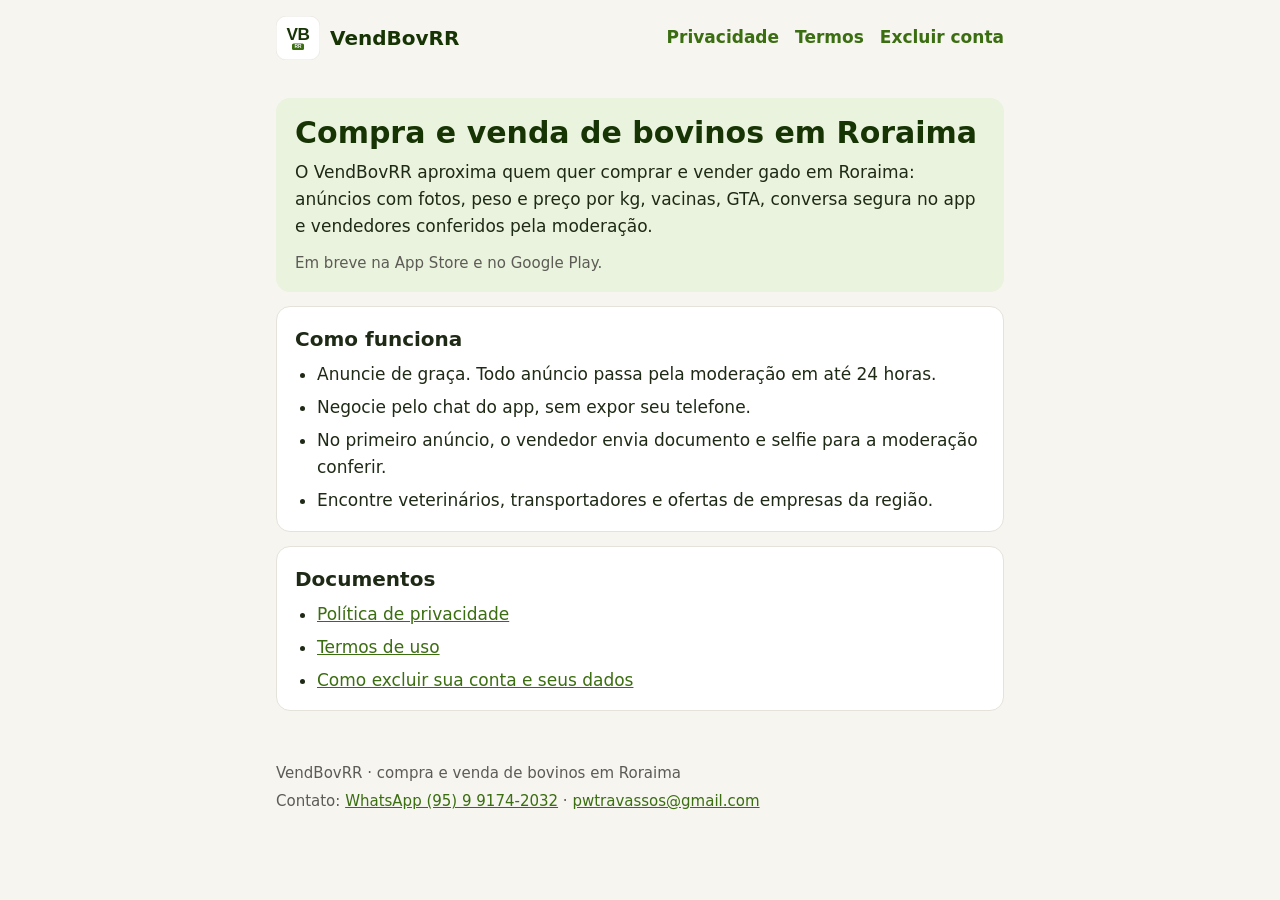
==== index.html @ 55217d60 "Site do VendBovRR: início, privacidade, termos e exclusão de conta" ====
<!doctype html>
<html lang="pt-BR">
<head>
<meta charset="utf-8">
<meta name="viewport" content="width=device-width, initial-scale=1">
<title>VendBovRR</title>
<meta name="description" content="Aplicativo de compra e venda de bovinos em Roraima.">
<link rel="icon" href="logo.svg" type="image/svg+xml">
<link rel="stylesheet" href="estilo.css">
</head>
<body>
<header>
  <a class="marca" href="index.html"><svg viewBox="0 0 1024 1024" aria-hidden="true" class="logo"><rect x="4" y="4" width="1016" height="1016" rx="230" fill="#ffffff" stroke="#D3D1C7" stroke-width="8"/><text x="512" y="560" text-anchor="middle" font-family="Arial, Helvetica, sans-serif" font-size="400" font-weight="700" fill="#173404" letter-spacing="-12">VB</text><rect x="372" y="640" width="280" height="150" rx="36" fill="#3B6D11"/><text x="512" y="756" text-anchor="middle" font-family="Arial, Helvetica, sans-serif" font-size="112" font-weight="700" fill="#ffffff">RR</text></svg><span>VendBovRR</span></a>
  <nav aria-label="Páginas">
    <a href="privacidade.html">Privacidade</a>
    <a href="termos.html">Termos</a>
    <a href="excluir-conta.html">Excluir conta</a>
  </nav>
</header>
<main>
  <section class="destaque">
    <h1>Compra e venda de bovinos em Roraima</h1>
    <p>O VendBovRR aproxima quem quer comprar e vender gado em Roraima: anúncios com fotos, peso e preço por kg, vacinas, GTA, conversa segura no app e vendedores conferidos pela moderação.</p>
    <p class="nota">Em breve na App Store e no Google Play.</p>
  </section>
  <section>
    <h2>Como funciona</h2>
    <ul>
      <li>Anuncie de graça. Todo anúncio passa pela moderação em até 24 horas.</li>
      <li>Negocie pelo chat do app, sem expor seu telefone.</li>
      <li>No primeiro anúncio, o vendedor envia documento e selfie para a moderação conferir.</li>
      <li>Encontre veterinários, transportadores e ofertas de empresas da região.</li>
    </ul>
  </section>
  <section>
    <h2>Documentos</h2>
    <ul>
      <li><a href="privacidade.html">Política de privacidade</a></li>
      <li><a href="termos.html">Termos de uso</a></li>
      <li><a href="excluir-conta.html">Como excluir sua conta e seus dados</a></li>
    </ul>
  </section>
</main>
<footer>
  <p>VendBovRR · compra e venda de bovinos em Roraima</p>
  <p>Contato: <a href="https://wa.me/5595991742032">WhatsApp (95) 9 9174-2032</a> · <a href="mailto:pwtravassos@gmail.com">pwtravassos@gmail.com</a></p>
</footer>
</body>
</html>
---- estilo.css ----
/* Site público do VendBovRR: mesmas cores do app (src/constants/theme.ts). */
:root {
  --verde: #3B6D11;
  --verde-escuro: #173404;
  --verde-claro: #EAF3DE;
  --fundo: #F6F5F0;
  --cartao: #FFFFFF;
  --borda: #E4E2DA;
  --texto: #1E2A16;
  --texto-secundario: #5C5B55;
  --marca: #FAEEDA;
}

@media (prefers-color-scheme: dark) {
  :root {
    --verde: #97C459;
    --verde-escuro: #C0DD97;
    --verde-claro: #22351A;
    --fundo: #121611;
    --cartao: #1B2018;
    --borda: #2E352A;
    --texto: #ECEFE8;
    --texto-secundario: #A9AEA3;
    --marca: #4A3A1E;
  }
}

* { box-sizing: border-box; }

body {
  margin: 0;
  background: var(--fundo);
  color: var(--texto);
  font-family: system-ui, -apple-system, "Segoe UI", Roboto, Arial, sans-serif;
  font-size: 17px;
  line-height: 1.6;
}

header {
  display: flex;
  flex-wrap: wrap;
  align-items: center;
  justify-content: space-between;
  gap: 12px;
  max-width: 760px;
  margin: 0 auto;
  padding: 16px;
}

.marca {
  display: flex;
  align-items: center;
  gap: 10px;
  color: var(--verde-escuro);
  font-size: 20px;
  font-weight: 800;
  text-decoration: none;
}

.logo { width: 44px; height: 44px; flex: none; }

nav { display: flex; flex-wrap: wrap; gap: 16px; }
nav a { color: var(--verde); font-weight: 600; text-decoration: none; }
nav a:hover, nav a:focus-visible { text-decoration: underline; }

main {
  max-width: 760px;
  margin: 0 auto;
  padding: 8px 16px 32px;
}

h1 { font-size: 30px; line-height: 1.2; margin: 16px 0 8px; }
h2 { font-size: 20px; margin: 0 0 6px; }

section {
  background: var(--cartao);
  border: 1px solid var(--borda);
  border-radius: 14px;
  padding: 16px 18px;
  margin: 14px 0;
}

section p { margin: 0; }
ul, ol { margin: 0; padding-left: 22px; }
li + li { margin-top: 6px; }

.destaque { background: var(--verde-claro); border-color: transparent; }
.destaque h1 { color: var(--verde-escuro); margin-top: 0; }
.destaque p + p { margin-top: 10px; }

.nota { color: var(--texto-secundario); font-size: 15px; }

a { color: var(--verde); }

mark {
  background: var(--marca);
  color: inherit;
  padding: 0 3px;
  border-radius: 4px;
}

footer {
  max-width: 760px;
  margin: 0 auto;
  padding: 0 16px 32px;
  color: var(--texto-secundario);
  font-size: 15px;
}

footer p { margin: 4px 0; }
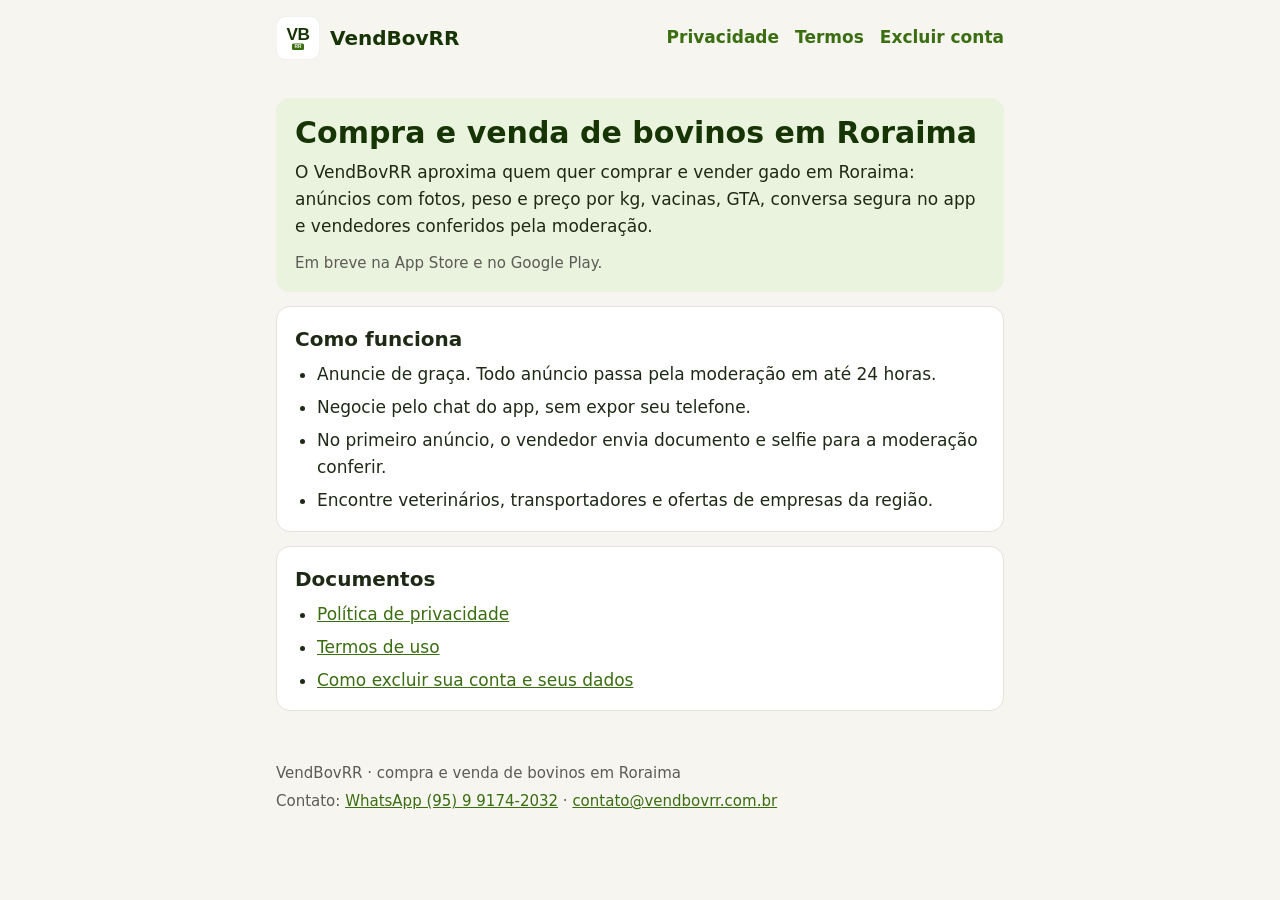
==== commit ce028bef: "Contato passa a ser contato@vendbovrr.com.br" ====
--- a/index.html
+++ b/index.html
@@ -43,7 +43,7 @@
 </main>
 <footer>
   <p>VendBovRR · compra e venda de bovinos em Roraima</p>
-  <p>Contato: <a href="https://wa.me/5595991742032">WhatsApp (95) 9 9174-2032</a> · <a href="mailto:pwtravassos@gmail.com">pwtravassos@gmail.com</a></p>
+  <p>Contato: <a href="https://wa.me/5595991742032">WhatsApp (95) 9 9174-2032</a> · <a href="mailto:contato@vendbovrr.com.br">contato@vendbovrr.com.br</a></p>
 </footer>
 </body>
 </html>
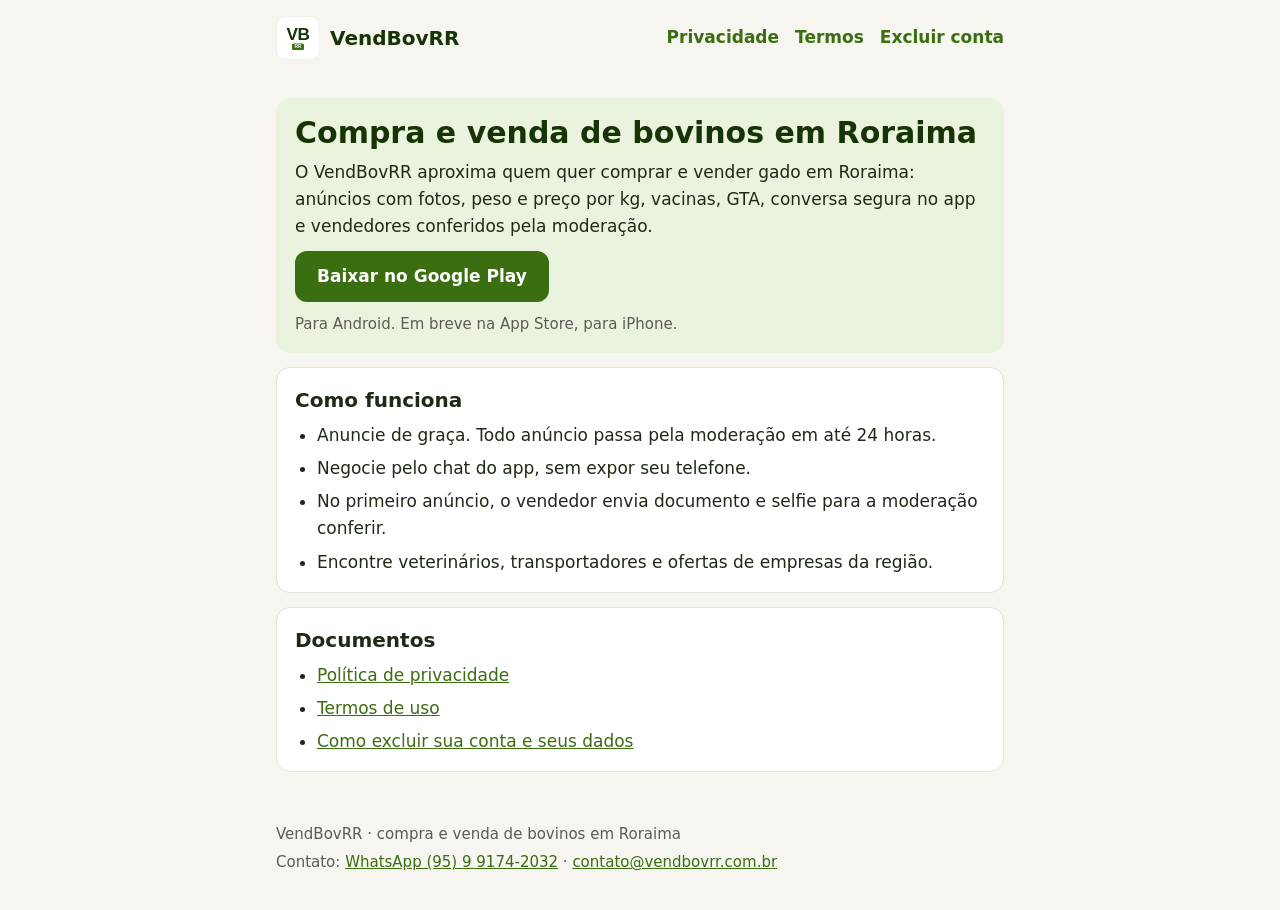
==== commit 16505c37: "Botão Baixar no Google Play no início do site e arte do post de lançamento Co-Authored-By: Claude Op" ====
--- a/index.html
+++ b/index.html
@@ -21,7 +21,8 @@
   <section class="destaque">
     <h1>Compra e venda de bovinos em Roraima</h1>
     <p>O VendBovRR aproxima quem quer comprar e vender gado em Roraima: anúncios com fotos, peso e preço por kg, vacinas, GTA, conversa segura no app e vendedores conferidos pela moderação.</p>
-    <p class="nota">Em breve na App Store e no Google Play.</p>
+    <p><a class="botao-loja" href="https://play.google.com/store/apps/details?id=br.com.vendbovrr.app">Baixar no Google Play</a></p>
+    <p class="nota">Para Android. Em breve na App Store, para iPhone.</p>
   </section>
   <section>
     <h2>Como funciona</h2>
--- a/estilo.css
+++ b/estilo.css
@@ -108,3 +108,14 @@
 }
 
 footer p { margin: 4px 0; }
+
+.botao-loja {
+  display: inline-block;
+  padding: 12px 22px;
+  border-radius: 12px;
+  background: var(--verde);
+  color: var(--cartao);
+  font-weight: 700;
+  text-decoration: none;
+}
+.botao-loja:hover { filter: brightness(1.08); }
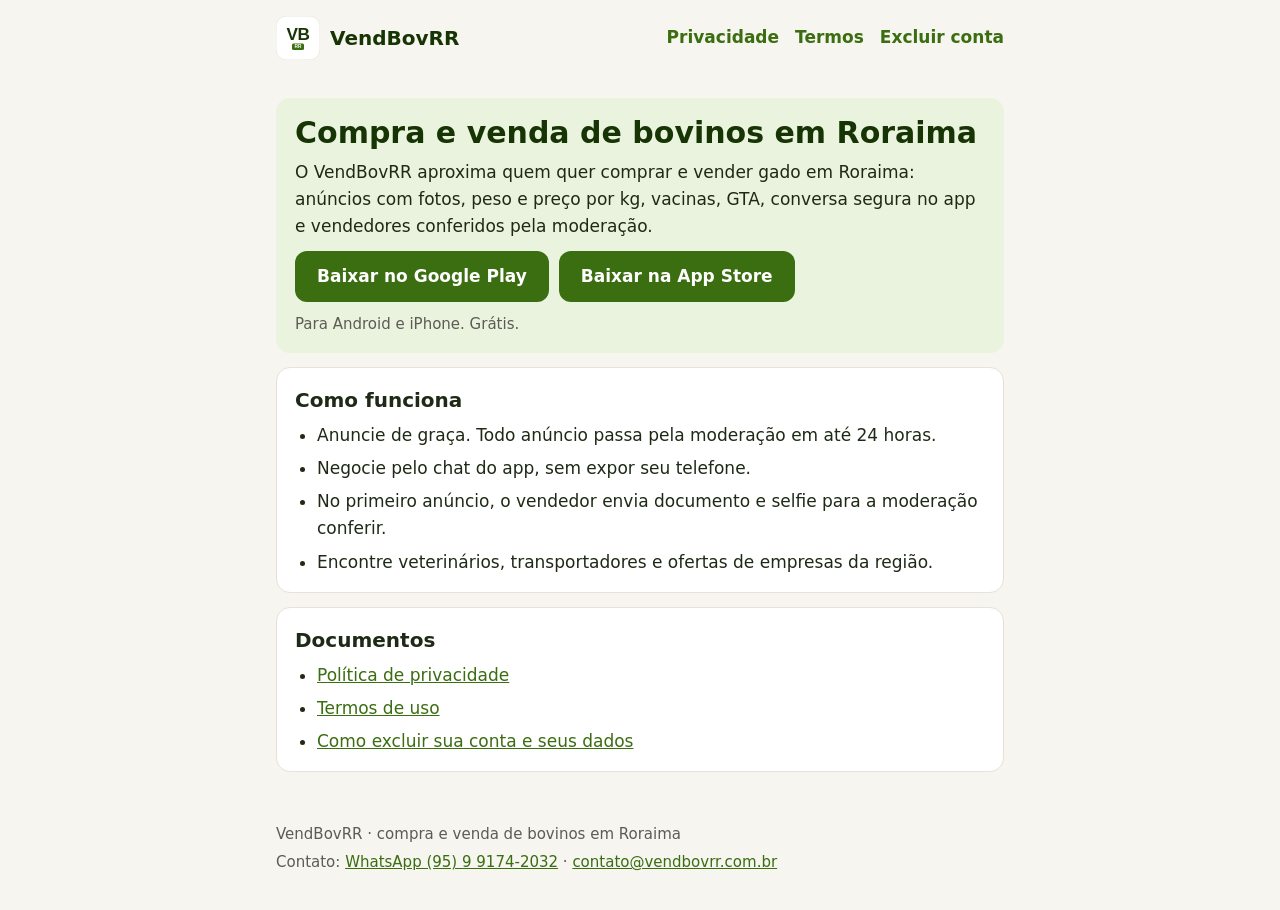
==== commit a69cc7cd: "Botão Baixar na App Store Co-Authored-By: Claude Opus 5.5 <noreply@anthropic.com>" ====
--- a/index.html
+++ b/index.html
@@ -21,8 +21,8 @@
   <section class="destaque">
     <h1>Compra e venda de bovinos em Roraima</h1>
     <p>O VendBovRR aproxima quem quer comprar e vender gado em Roraima: anúncios com fotos, peso e preço por kg, vacinas, GTA, conversa segura no app e vendedores conferidos pela moderação.</p>
-    <p><a class="botao-loja" href="https://play.google.com/store/apps/details?id=br.com.vendbovrr.app">Baixar no Google Play</a></p>
-    <p class="nota">Para Android. Em breve na App Store, para iPhone.</p>
+    <p class="lojas"><a class="botao-loja" href="https://play.google.com/store/apps/details?id=br.com.vendbovrr.app">Baixar no Google Play</a> <a class="botao-loja" href="https://apps.apple.com/br/app/id6834629977">Baixar na App Store</a></p>
+    <p class="nota">Para Android e iPhone. Grátis.</p>
   </section>
   <section>
     <h2>Como funciona</h2>
--- a/estilo.css
+++ b/estilo.css
@@ -119,3 +119,4 @@
   text-decoration: none;
 }
 .botao-loja:hover { filter: brightness(1.08); }
+.lojas { display: flex; flex-wrap: wrap; gap: 10px; }
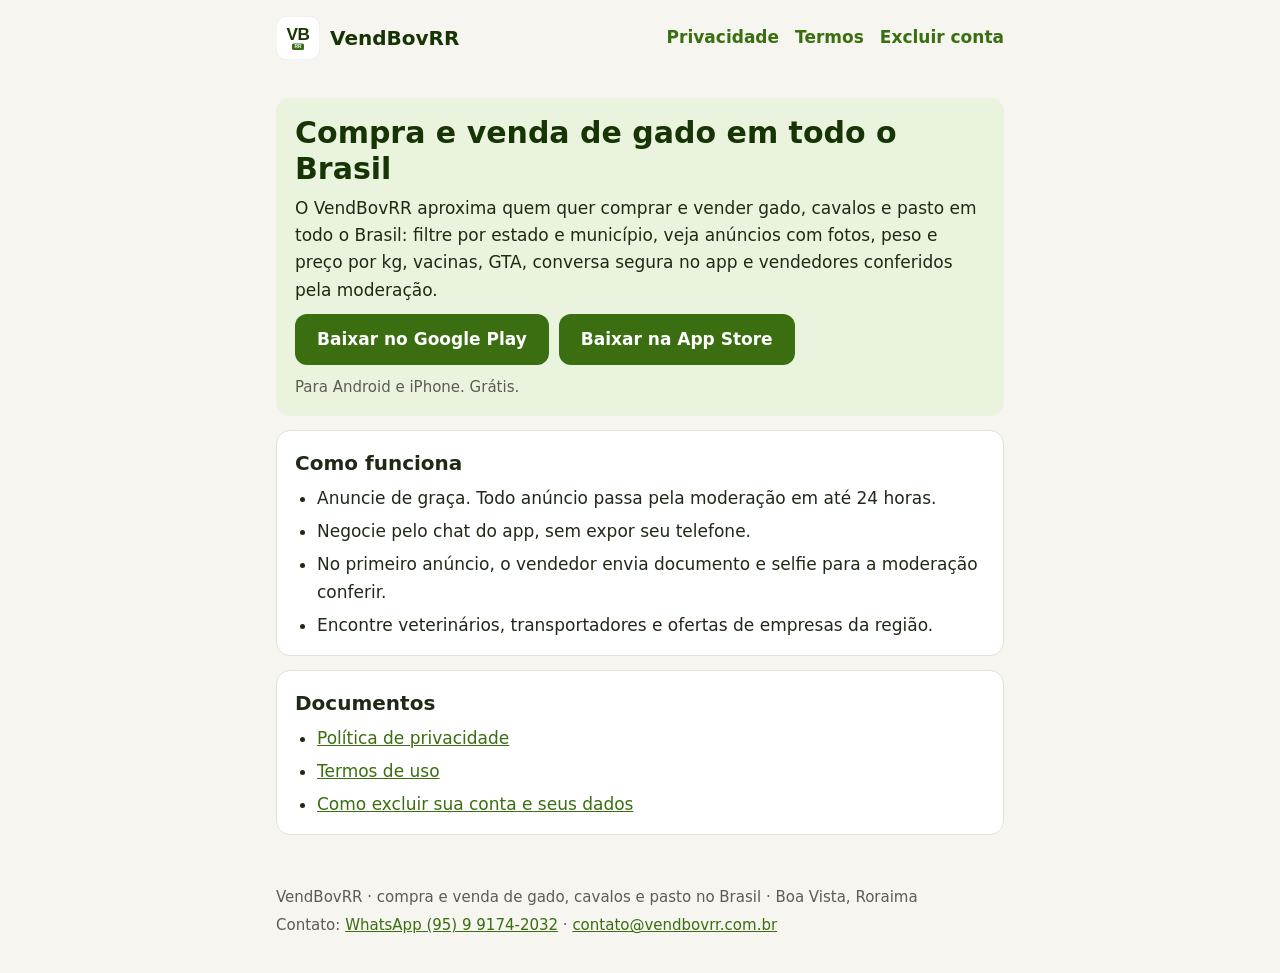
==== commit 3fa983c2: "Site: Brasil todo e termos v3 Co-Authored-By: Claude Opus 5.5 <noreply@anthropic.com>" ====
--- a/index.html
+++ b/index.html
@@ -4,7 +4,7 @@
 <meta charset="utf-8">
 <meta name="viewport" content="width=device-width, initial-scale=1">
 <title>VendBovRR</title>
-<meta name="description" content="Aplicativo de compra e venda de bovinos em Roraima.">
+<meta name="description" content="Aplicativo de compra e venda de gado, cavalos e aluguel de pasto em todo o Brasil.">
 <link rel="icon" href="logo.svg" type="image/svg+xml">
 <link rel="stylesheet" href="estilo.css">
 </head>
@@ -19,11 +19,30 @@
 </header>
 <main>
   <section class="destaque">
-    <h1>Compra e venda de bovinos em Roraima</h1>
-    <p>O VendBovRR aproxima quem quer comprar e vender gado em Roraima: anúncios com fotos, peso e preço por kg, vacinas, GTA, conversa segura no app e vendedores conferidos pela moderação.</p>
-    <p class="lojas"><a class="botao-loja" href="https://play.google.com/store/apps/details?id=br.com.vendbovrr.app">Baixar no Google Play</a> <a class="botao-loja" href="https://apps.apple.com/br/app/id6834629977">Baixar na App Store</a></p>
+    <h1>Compra e venda de gado em todo o Brasil</h1>
+    <p>O VendBovRR aproxima quem quer comprar e vender gado, cavalos e pasto em todo o Brasil: filtre por estado e município, veja anúncios com fotos, peso e preço por kg, vacinas, GTA, conversa segura no app e vendedores conferidos pela moderação.</p>
+    <p class="lojas"><a class="botao-loja" data-loja="play" href="https://play.google.com/store/apps/details?id=br.com.vendbovrr.app">Baixar no Google Play</a> <a class="botao-loja" data-loja="apple" href="https://apps.apple.com/br/app/id6834629977">Baixar na App Store</a></p>
     <p class="nota">Para Android e iPhone. Grátis.</p>
   </section>
+<script>
+(function () {
+  var ua = navigator.userAgent || '';
+  var android = /Android/i.test(ua);
+  var ios = /iPhone|iPad|iPod/i.test(ua) || (/Macintosh/.test(ua) && navigator.maxTouchPoints > 1);
+  var q = new URLSearchParams(location.search);
+  var ref = [];
+  ['utm_source', 'utm_medium', 'utm_campaign', 'utm_content'].forEach(function (k) { if (q.get(k)) ref.push(k + '=' + q.get(k)); });
+  if (!ref.length) ref.push('utm_source=' + (document.body.dataset.origem || 'site'));
+  var play = 'https://play.google.com/store/apps/details?id=br.com.vendbovrr.app&referrer=' + encodeURIComponent(ref.join('&'));
+  var playApp = 'intent://details?id=br.com.vendbovrr.app&referrer=' + encodeURIComponent(ref.join('&')) +
+    '#Intent;scheme=market;package=com.android.vending;S.browser_fallback_url=' + encodeURIComponent(play) + ';end';
+  var appstore = 'https://apps.apple.com/br/app/id6834629977';
+  window.VB_LOJA = { android: android, ios: ios, play: play, playApp: playApp, appstore: appstore };
+  document.querySelectorAll('[data-loja="play"]').forEach(function (a) { a.href = android ? playApp : play; if (ios) a.hidden = true; });
+  document.querySelectorAll('[data-loja="apple"]').forEach(function (a) { if (android) a.hidden = true; });
+  document.querySelectorAll('[data-so-computador]').forEach(function (e) { if (android || ios) e.hidden = true; });
+})();
+</script>
   <section>
     <h2>Como funciona</h2>
     <ul>
@@ -43,7 +62,7 @@
   </section>
 </main>
 <footer>
-  <p>VendBovRR · compra e venda de bovinos em Roraima</p>
+  <p>VendBovRR · compra e venda de gado, cavalos e pasto no Brasil · Boa Vista, Roraima</p>
   <p>Contato: <a href="https://wa.me/5595991742032">WhatsApp (95) 9 9174-2032</a> · <a href="mailto:contato@vendbovrr.com.br">contato@vendbovrr.com.br</a></p>
 </footer>
 </body>
--- a/estilo.css
+++ b/estilo.css
@@ -120,3 +120,4 @@
 }
 .botao-loja:hover { filter: brightness(1.08); }
 .lojas { display: flex; flex-wrap: wrap; gap: 10px; }
+[hidden] { display: none !important; }
